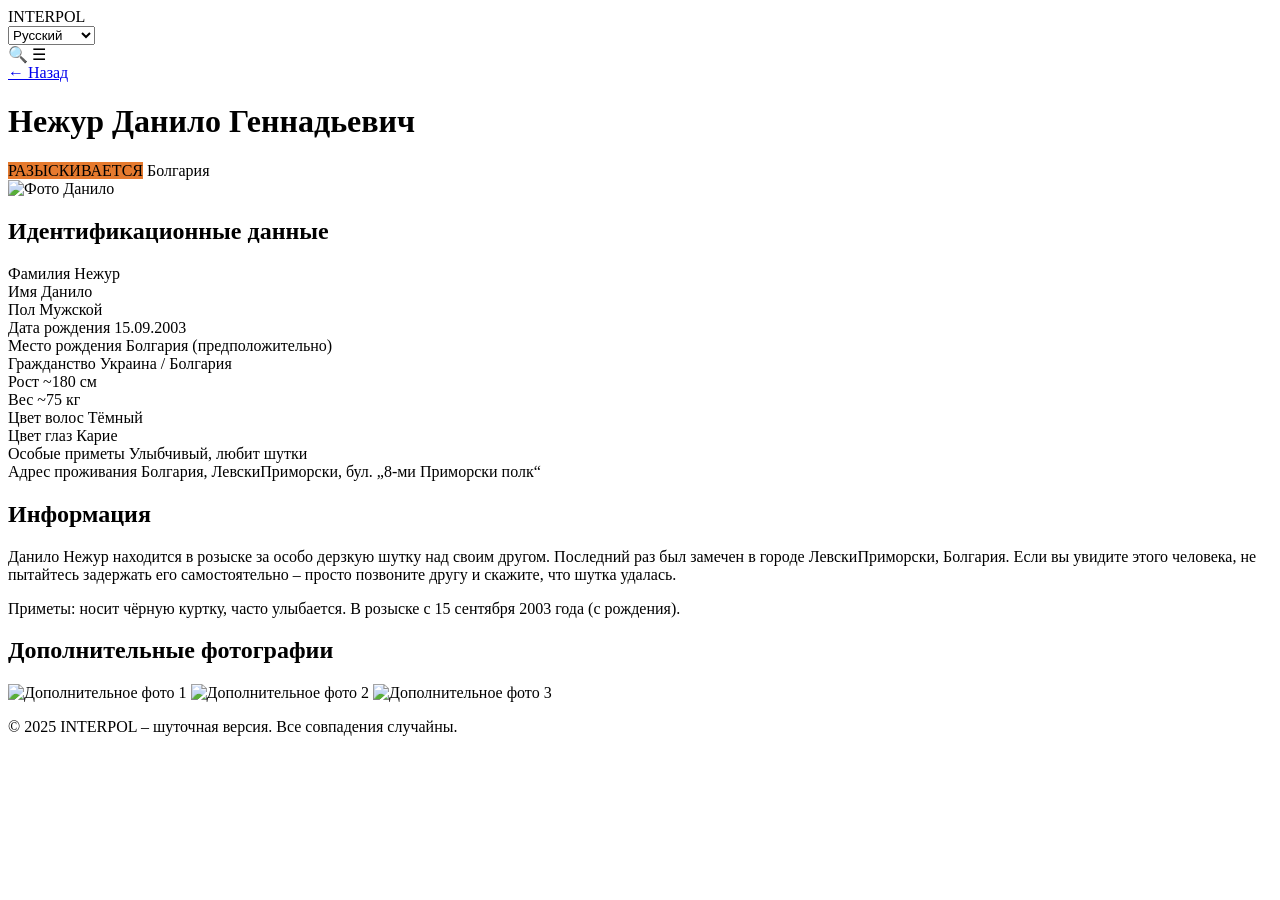
==== profile.html @ 83bc635b "Create profile.html for user profile display This file contains a complete HTML structure for a prof" ====
<!DOCTYPE html>
<html lang="ru">
<head>
  <meta charset="UTF-8" />
  <meta name="viewport" content="width=device-width, initial-scale=1.0" />
  <title>Профиль – Нежур Данило</title>
  <link rel="stylesheet" href="style.css" />
  <link href="https://fonts.googleapis.com/css2?family=Inter:wght@400;500;600;700&display=swap" rel="stylesheet" />
</head>
<body>

  <!-- Верхняя панель (такая же) -->
  <header class="top-bar">
    <div class="logo">
      <span>INTERPOL</span>
    </div>
    <div class="language-selector">
      <select>
        <option>Русский</option>
        <option>English</option>
        <option>Български</option>
      </select>
    </div>
    <div class="icons">
      <span class="icon-search">🔍</span>
      <span class="icon-menu">☰</span>
    </div>
  </header>

  <!-- Информационная плашка -->
  <div class="profile-header">
    <a href="index.html" class="back-arrow">← Назад</a>
    <h1 class="profile-name">Нежур Данило Геннадьевич</h1>
    <!-- СЮДА ВПИСАТЬ ИМЯ ПОЛНОСТЬЮ -->
    <div class="status-row">
      <span class="status-badge" style="background:#E67A2E;">РАЗЫСКИВАЕТСЯ</span>
      <span class="status-country">Болгария</span>
    </div>
  </div>

  <!-- Большое фото -->
  <div class="profile-photo">
    <img src="images/danilo_main.jpg" alt="Фото Данило" />
    <!-- ЗАМЕНИТЬ ФОТОГРАФИЮ -->
  </div>

  <!-- Идентификационные данные -->
  <section class="id-section">
    <h2>Идентификационные данные</h2>
    <div class="id-list">
      <div class="id-row">
        <span class="id-label">Фамилия</span>
        <span class="id-value">Нежур</span>
        <!-- ЗАПОЛНИТЬ -->
      </div>
      <div class="id-row">
        <span class="id-label">Имя</span>
        <span class="id-value">Данило</span>
      </div>
      <div class="id-row">
        <span class="id-label">Пол</span>
        <span class="id-value">Мужской</span>
      </div>
      <div class="id-row">
        <span class="id-label">Дата рождения</span>
        <span class="id-value">15.09.2003</span>
        <!-- ДАТА РОЖДЕНИЯ -->
      </div>
      <div class="id-row">
        <span class="id-label">Место рождения</span>
        <span class="id-value">Болгария (предположительно)</span>
        <!-- ЗАПОЛНИТЬ -->
      </div>
      <div c
        
lass="id-row">
        <span class="id-label">Гражданство</span>
        <span class="id-value">Украина / Болгария</span>
      </div>
      <div class="id-row">
        <span class="id-label">Рост</span>
        <span class="id-value">~180 см</span>
        <!-- ЗАПОЛНИТЬ -->
      </div>
      <div class="id-row">
        <span class="id-label">Вес</span>
        <span class="id-value">~75 кг</span>
      </div>
      <div class="id-row">
        <span class="id-label">Цвет волос</span>
        <span class="id-value">Тёмный</span>
      </div>
      <div class="id-row">
        <span class="id-label">Цвет глаз</span>
        <span class="id-value">Карие</span>
      </div>
      <div class="id-row">
        <span class="id-label">Особые приметы</span>
        <span class="id-value">Улыбчивый, любит шутки</span>
        <!-- ЗАПОЛНИТЬ -->
      </div>
      <div class="id-row">
        <span class="id-label">Адрес проживания</span>
        <span class="id-value">Болгария, ЛевскиПриморски, бул. „8-ми Приморски полк“</span>
        <!-- АДРЕС -->
      </div>
    </div>
  </section>

  <!-- Информация (текстовый блок) -->
  <section class="info-section">
    <h2>Информация</h2>
    <div class="info-text">
      <!-- СЮДА ДОБАВЛЯЕТСЯ ОСНОВНОЕ ОПИСАНИЕ -->
      <p>Данило Нежур находится в розыске за особо дерзкую шутку над своим другом. Последний раз был замечен в городе ЛевскиПриморски, Болгария. Если вы увидите этого человека, не пытайтесь задержать его самостоятельно – просто позвоните другу и скажите, что шутка удалась.</p>
      <p>Приметы: носит чёрную куртку, часто улыбается. В розыске с 15 сентября 2003 года (с рождения).</p>
    </div>
  </section>

  <!-- Дополнительные фотографии -->
  <section class="extra-photos">
    <h2>Дополнительные фотографии</h2>
    <div class="photo-grid">
      <!-- ДОБАВИТЬ ДОПОЛНИТЕЛЬНЫЕ ФОТО -->
      <img src="images/extra1.jpg" alt="Дополнительное фото 1" />
      <img src="images/extra2.jpg" alt="Дополнительное фото 2" />
      <img src="images/extra3.jpg" alt="Дополнительное фото 3" />
      <!-- Можно добавить ещё -->
    </div>
  </section>

  <!-- Футер -->
  <footer class="footer">
    <p>© 2025 INTERPOL – шуточная версия. Все совпадения случайны.</p>
  </footer>

  <script src="script.js"></script>
</body>
</html>
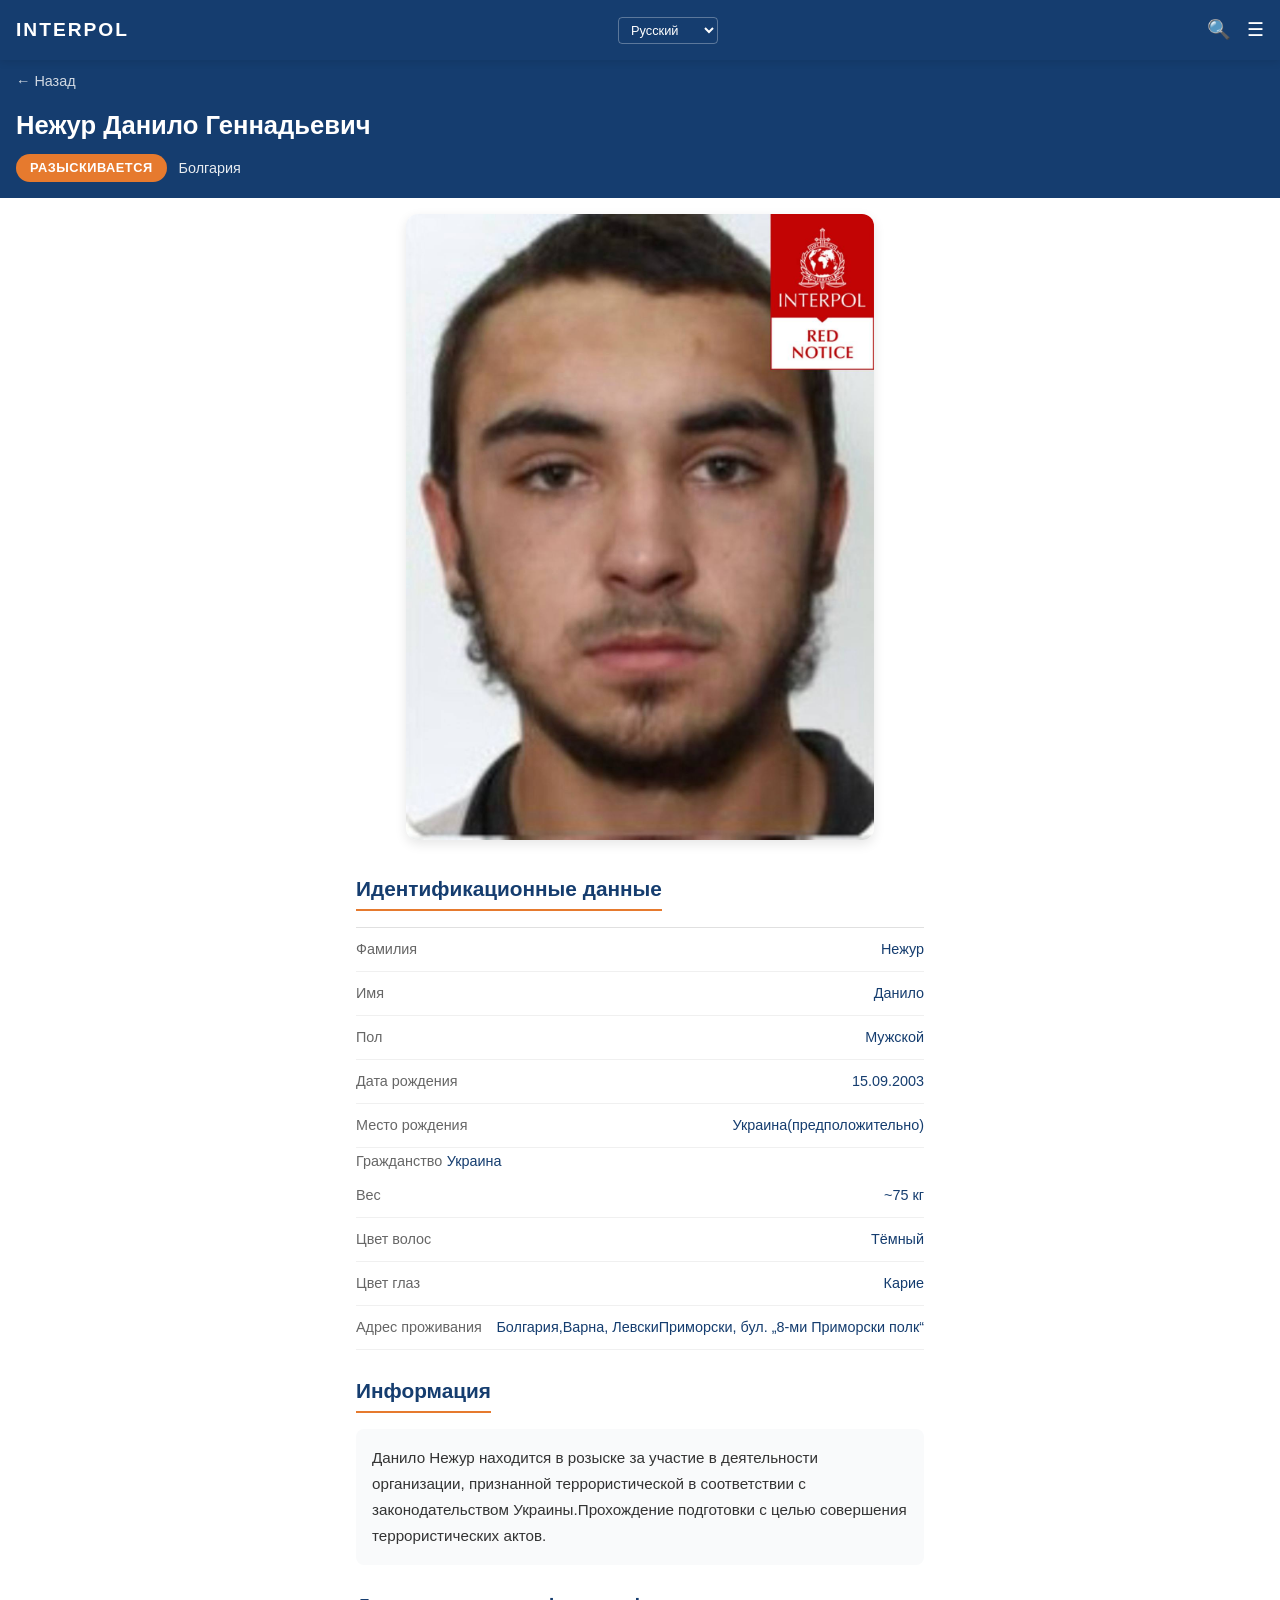
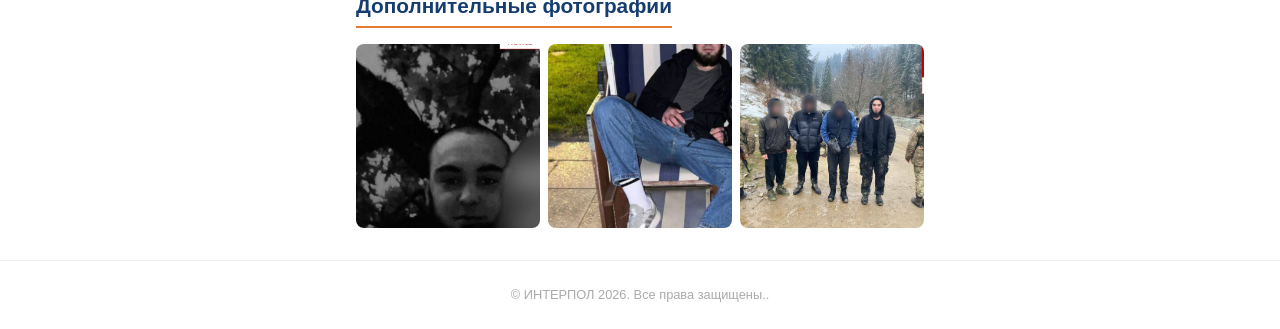
==== commit 69725501: "Update profile information and images" ====
--- a/profile.html
+++ b/profile.html
@@ -40,7 +40,7 @@
 
   <!-- Большое фото -->
   <div class="profile-photo">
-    <img src="images/danilo_main.jpg" alt="Фото Данило" />
+    <img src="images/danilo_1.jpg" alt="Фото Данило" />
     <!-- ЗАМЕНИТЬ ФОТОГРАФИЮ -->
   </div>
 
@@ -68,19 +68,14 @@
       </div>
       <div class="id-row">
         <span class="id-label">Место рождения</span>
-        <span class="id-value">Болгария (предположительно)</span>
+        <span class="id-value">Украина(предположительно)</span>
         <!-- ЗАПОЛНИТЬ -->
       </div>
       <div c
         
 lass="id-row">
         <span class="id-label">Гражданство</span>
-        <span class="id-value">Украина / Болгария</span>
-      </div>
-      <div class="id-row">
-        <span class="id-label">Рост</span>
-        <span class="id-value">~180 см</span>
-        <!-- ЗАПОЛНИТЬ -->
+        <span class="id-value">Украина</span>
       </div>
       <div class="id-row">
         <span class="id-label">Вес</span>
@@ -95,13 +90,8 @@
         <span class="id-value">Карие</span>
       </div>
       <div class="id-row">
-        <span class="id-label">Особые приметы</span>
-        <span class="id-value">Улыбчивый, любит шутки</span>
-        <!-- ЗАПОЛНИТЬ -->
-      </div>
-      <div class="id-row">
         <span class="id-label">Адрес проживания</span>
-        <span class="id-value">Болгария, ЛевскиПриморски, бул. „8-ми Приморски полк“</span>
+        <span class="id-value">Болгария,Варна, ЛевскиПриморски, бул. „8-ми Приморски полк“</span>
         <!-- АДРЕС -->
       </div>
     </div>
@@ -112,8 +102,7 @@
     <h2>Информация</h2>
     <div class="info-text">
       <!-- СЮДА ДОБАВЛЯЕТСЯ ОСНОВНОЕ ОПИСАНИЕ -->
-      <p>Данило Нежур находится в розыске за особо дерзкую шутку над своим другом. Последний раз был замечен в городе ЛевскиПриморски, Болгария. Если вы увидите этого человека, не пытайтесь задержать его самостоятельно – просто позвоните другу и скажите, что шутка удалась.</p>
-      <p>Приметы: носит чёрную куртку, часто улыбается. В розыске с 15 сентября 2003 года (с рождения).</p>
+      <p>Данило Нежур находится в розыске за участие в деятельности организации, признанной террористической в ​​соответствии с законодательством Украины.Прохождение подготовки с целью совершения террористических актов.</p>
     </div>
   </section>
 
@@ -122,16 +111,16 @@
     <h2>Дополнительные фотографии</h2>
     <div class="photo-grid">
       <!-- ДОБАВИТЬ ДОПОЛНИТЕЛЬНЫЕ ФОТО -->
-      <img src="images/extra1.jpg" alt="Дополнительное фото 1" />
-      <img src="images/extra2.jpg" alt="Дополнительное фото 2" />
-      <img src="images/extra3.jpg" alt="Дополнительное фото 3" />
+      <img src="images/danilo_2.jpg" alt="Дополнительное фото 1" />
+      <img src="images/danilo_3.jpg" alt="Дополнительное фото 2" />
+      <img src="images/danilo_4.jpg" alt="Дополнительное фото 3" />
       <!-- Можно добавить ещё -->
     </div>
   </section>
 
   <!-- Футер -->
   <footer class="footer">
-    <p>© 2025 INTERPOL – шуточная версия. Все совпадения случайны.</p>
+    <p>© ИНТЕРПОЛ 2026. Все права защищены..</p>
   </footer>
 
   <script src="script.js"></script>
--- a/style.css
+++ b/style.css
@@ -0,0 +1,275 @@
+/* style.css */
+
+* {
+  margin: 0;
+  padding: 0;
+  box-sizing: border-box;
+}
+
+body {
+  font-family: 'Inter', 'Roboto', 'Open Sans', sans-serif;
+  background-color: #ffffff;
+  color: #153D6F;
+  line-height: 1.6;
+  padding-top: 60px; /* под фиксированную шапку */
+}
+
+/* Фиксированная шапка */
+.top-bar {
+  position: fixed;
+  top: 0;
+  left: 0;
+  width: 100%;
+  height: 60px;
+  background: #153D6F;
+  display: flex;
+  align-items: center;
+  justify-content: space-between;
+  padding: 0 16px;
+  z-index: 1000;
+  box-shadow: 0 2px 8px rgba(0,0,0,0.1);
+}
+
+.logo {
+  color: #ffffff;
+  font-weight: 700;
+  font-size: 1.2rem;
+  letter-spacing: 2px;
+}
+.logo img { /* если захочешь логотип картинкой */
+  height: 30px;
+}
+
+.language-selector select {
+  background: transparent;
+  color: #fff;
+  border: 1px solid rgba(255,255,255,0.3);
+  border-radius: 4px;
+  padding: 4px 8px;
+  font-size: 0.8rem;
+}
+.language-selector option {
+  color: #153D6F;
+}
+
+.icons {
+  display: flex;
+  gap: 16px;
+}
+.icon-search, .icon-menu {
+  color: #fff;
+  font-size: 1.2rem;
+  cursor: pointer;
+}
+
+/* Сетка карточек */
+.card-grid {
+  display: grid;
+  grid-template-columns: repeat(2, 1fr);
+  gap: 16px;
+  padding: 16px;
+  max-width: 600px;
+  margin: 0 auto;
+}
+
+.card {
+  background: #fff;
+  border: 1px solid #e0e0e0;
+  border-radius: 12px;
+  overflow: hidden;
+  box-shadow: 0 4px 8px rgba(0,0,0,0.04);
+  transition: transform 0.2s;
+}
+
+.card.inactive {
+  opacity: 0.5;
+  filter: grayscale(0.3);
+  pointer-events: none; /* неактивные не кликаются */
+}
+
+.card.active {
+  cursor: pointer;
+}
+.card.active:hover {
+  transform: scale(1.02);
+}
+
+.card-image {
+  position: relative;
+  width: 100%;
+  aspect-ratio: 1 / 1.2; /* примерно 3:4 */
+  overflow: hidden;
+}
+.card-image img {
+  width: 100%;
+  height: 100%;
+  object-fit: cover;
+}
+
+.card-badge {
+  position: absolute;
+  top: 8px;
+  right: 8px;
+  background: #E67A2E;
+  color: #fff;
+  font-size: 0.7rem;
+  font-weight: 600;
+  padding: 2px 8px;
+  border-radius: 4px;
+  text-transform: uppercase;
+  letter-spacing: 0.5px;
+}
+
+.card-info {
+  padding: 10px 12px 14px;
+}
+
+.card-name {
+  font-size: 1rem;
+  font-weight: 600;
+  margin-bottom: 2px;
+}
+.card-age {
+  font-size: 0.85rem;
+  color: #666;
+  margin-bottom: 2px;
+}
+.card-country {
+  font-size: 0.8rem;
+  color: #999;
+}
+
+/* ---------- СТРАНИЦА ПРОФИЛЯ ---------- */
+
+.profile-header {
+  padding: 16px;
+  background: #153D6F;
+  color: #fff;
+  margin-top: -16px; /* чтобы шапка не мешала */
+  padding-top: 24px;
+}
+.back-arrow {
+  display: inline-block;
+  color: #fff;
+  text-decoration: none;
+  font-size: 0.9rem;
+  margin-bottom: 12px;
+  opacity: 0.8;
+}
+.back-arrow:hover {
+  opacity: 1;
+}
+
+.profile-name {
+  font-size: 1.6rem;
+  font-weight: 700;
+  margin-bottom: 8px;
+}
+
+.status-row {
+  display: flex;
+  align-items: center;
+  gap: 12px;
+  margin-top: 4px;
+}
+
+.status-badge {
+  background: #E67A2E;
+  color: #fff;
+  padding: 4px 14px;
+  border-radius: 20px;
+  font-weight: 600;
+  font-size: 0.8rem;
+  text-transform: uppercase;
+  letter-spacing: 0.5px;
+}
+
+.status-country {
+  font-size: 0.9rem;
+  opacity: 0.9;
+}
+
+.profile-photo {
+  width: 100%;
+  max-width: 500px;
+  margin: 16px auto;
+  padding: 0 16px;
+}
+.profile-photo img {
+  width: 100%;
+  border-radius: 12px;
+  box-shadow: 0 4px 12px rgba(0,0,0,0.1);
+}
+
+/* Идентификационные данные */
+.id-section, .info-section, .extra-photos {
+  padding: 0 16px;
+  margin: 24px auto;
+  max-width: 600px;
+}
+
+.id-section h2, .info-section h2, .extra-photos h2 {
+  font-size: 1.3rem;
+  font-weight: 600;
+  margin-bottom: 16px;
+  border-bottom: 2px solid #E67A2E;
+  display: inline-block;
+  padding-bottom: 4px;
+}
+
+.id-list {
+  border-top: 1px solid #e0e0e0;
+}
+
+.id-row {
+  display: flex;
+  justify-content: space-between;
+  padding: 10px 0;
+  border-bottom: 1px solid #f0f0f0;
+}
+
+.id-label {
+  font-weight: 500;
+  color: #666;
+  font-size: 0.9rem;
+}
+.id-value {
+  font-weight: 500;
+  text-align: right;
+  color: #153D6F;
+  font-size: 0.9rem;
+}
+
+/* Информация */
+.info-text {
+  background: #f9fafb;
+  border-radius: 8px;
+  padding: 16px;
+  font-size: 0.95rem;
+  line-height: 1.7;
+  color: #333;
+}
+
+/* Дополнительные фото */
+.photo-grid {
+  display: grid;
+  grid-template-columns: repeat(3, 1fr);
+  gap: 8px;
+}
+.photo-grid img {
+  width: 100%;
+  aspect-ratio: 1;
+  object-fit: cover;
+  border-radius: 8px;
+}
+
+/* Футер */
+.footer {
+  text-align: center;
+  padding: 24px 16px;
+  color: #aaa;
+  font-size: 0.8rem;
+  border-top: 1px solid #eee;
+  margin-top: 32px;
+}
+}
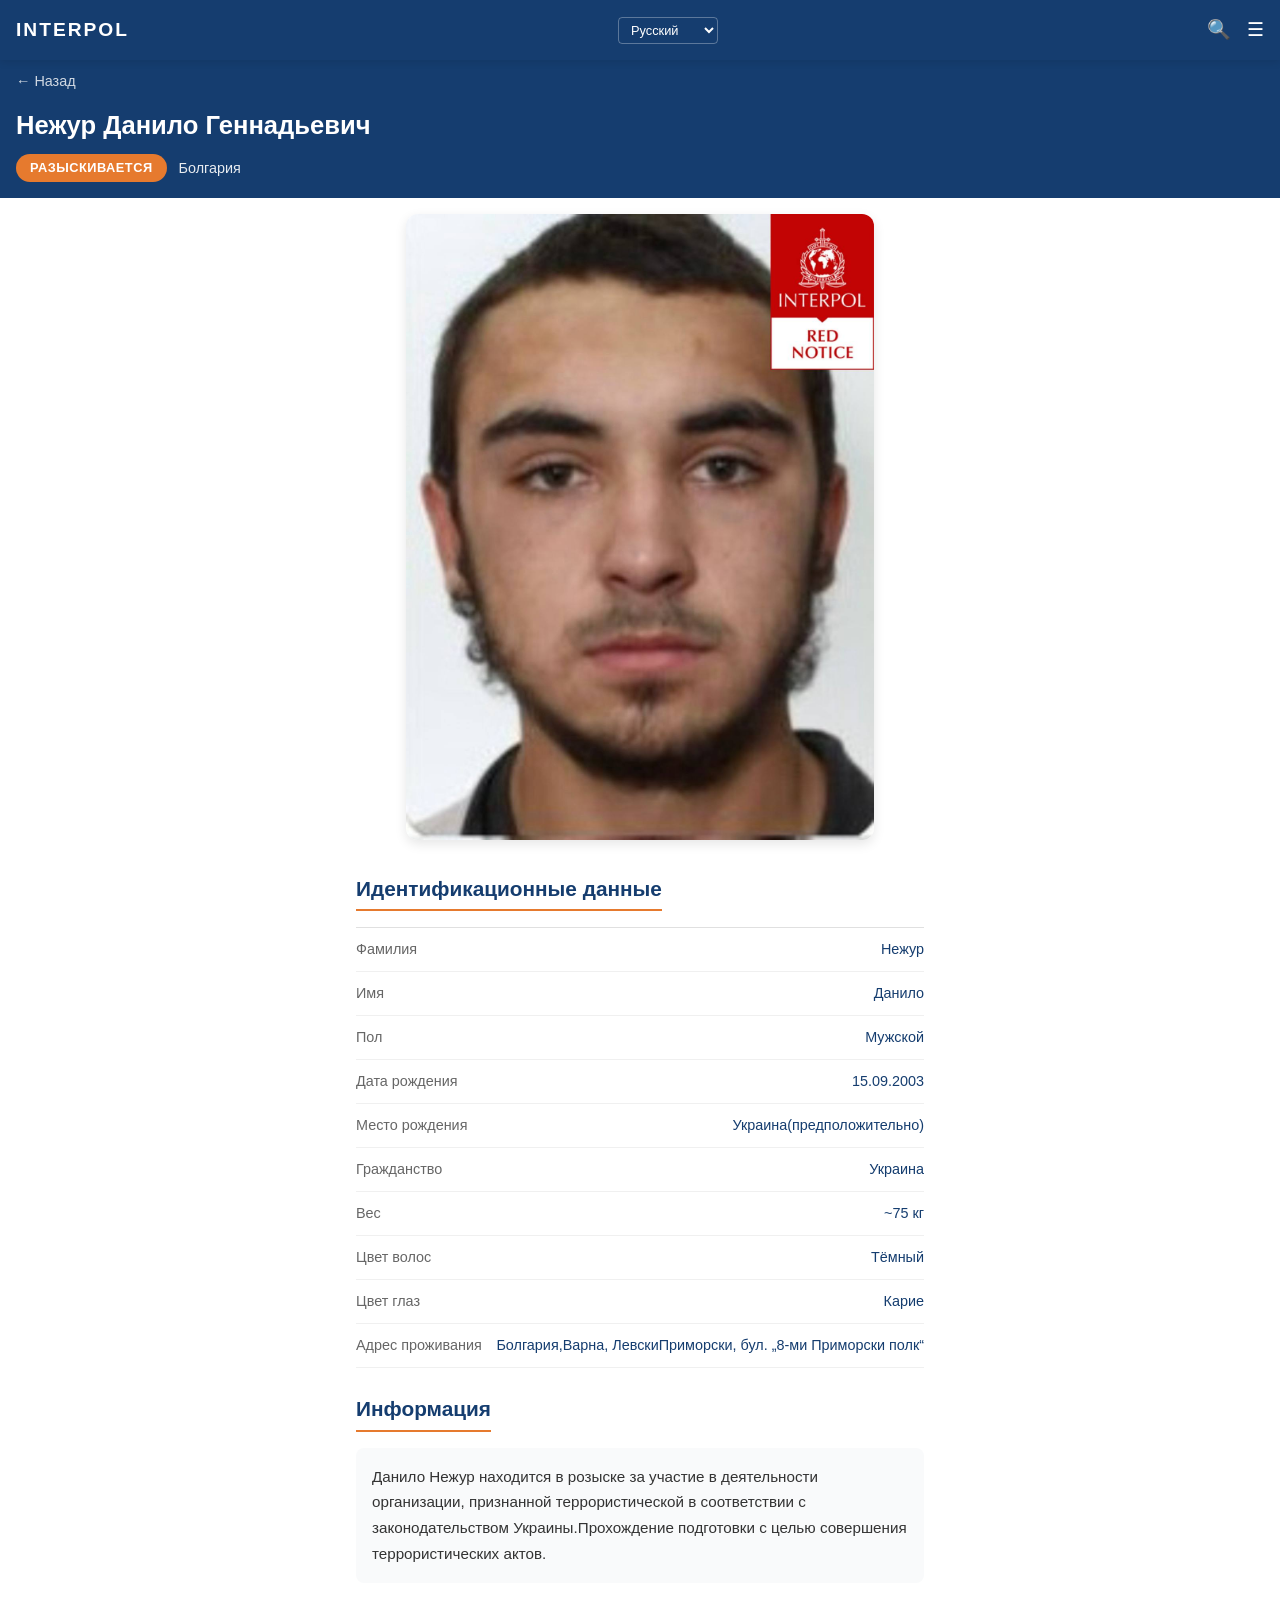
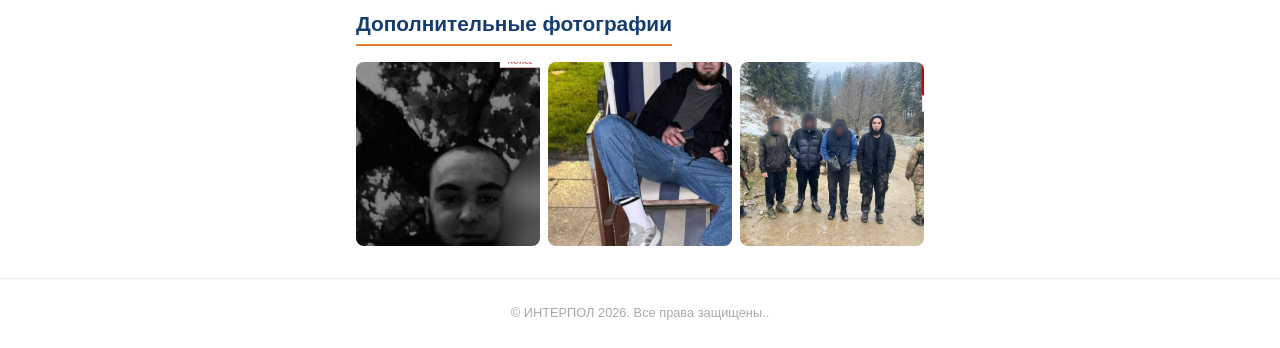
==== commit f8835ce0: "Fix class attribute in profile.html" ====
--- a/profile.html
+++ b/profile.html
@@ -71,9 +71,7 @@
         <span class="id-value">Украина(предположительно)</span>
         <!-- ЗАПОЛНИТЬ -->
       </div>
-      <div c
-        
-lass="id-row">
+      <div class="id-row">
         <span class="id-label">Гражданство</span>
         <span class="id-value">Украина</span>
       </div>
